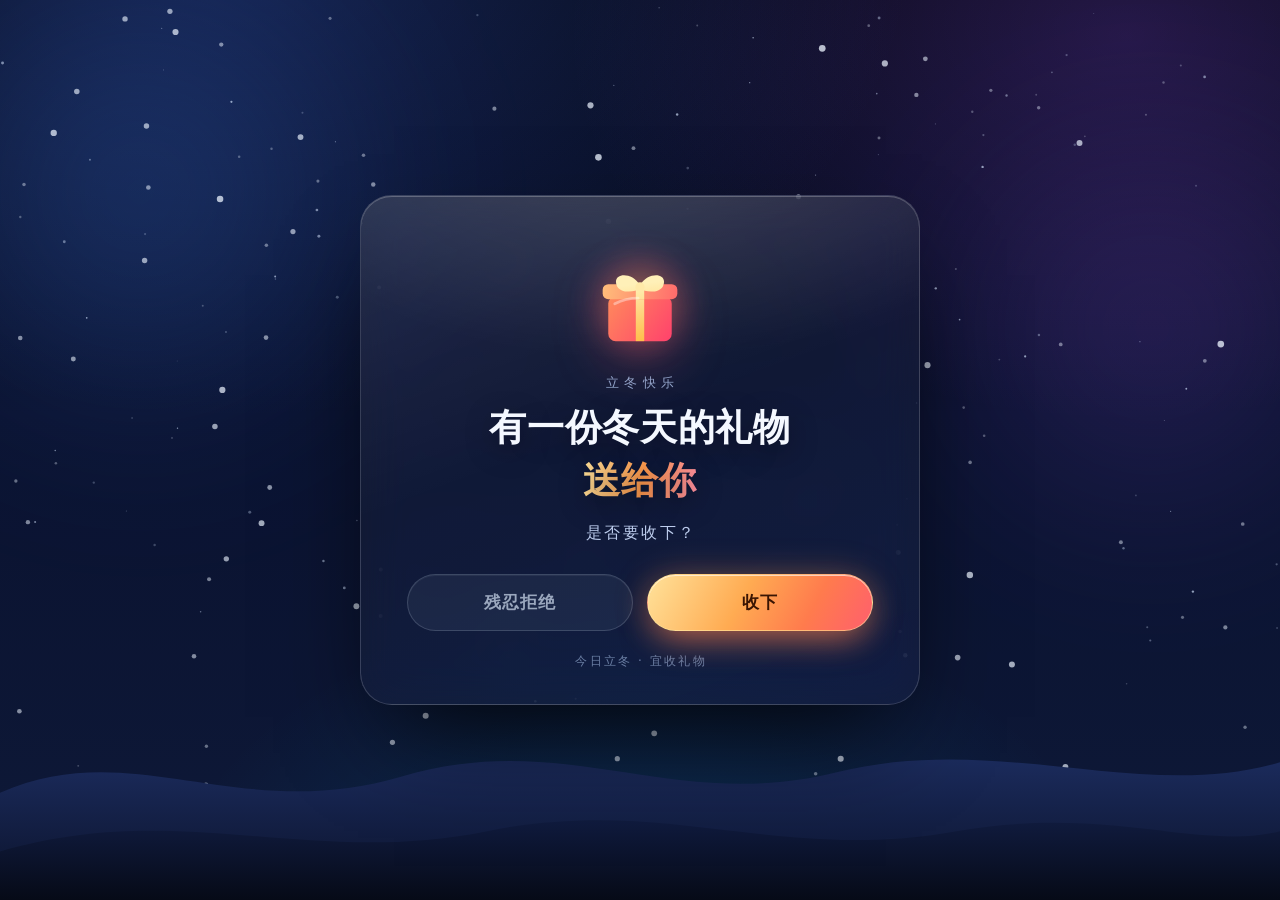
==== index.html @ e2d859e6 "Add winter gift prank static site with autoplay video Rename the video to assets/naiwa.mp4 and add a" ====
<!DOCTYPE html>
<html lang="zh-CN">
<head>
  <meta charset="UTF-8" />
  <meta name="viewport" content="width=device-width, initial-scale=1, viewport-fit=cover" />
  <meta name="theme-color" content="#060a17" />
  <title>冬季神秘礼物</title>
  <meta name="description" content="立冬快乐，有一份冬天的礼物送给你。" />
  <meta property="og:title" content="冬季神秘礼物" />
  <meta property="og:description" content="立冬快乐，有一份冬天的礼物送给你，是否要收下？" />
  <meta property="og:type" content="website" />
  <link rel="icon" href="data:image/svg+xml,%3Csvg xmlns='http://www.w3.org/2000/svg' viewBox='0 0 64 64'%3E%3Crect width='64' height='64' rx='14' fill='%230b1430'/%3E%3Crect x='14' y='28' width='36' height='22' rx='4' fill='%23ff5f6d'/%3E%3Crect x='11' y='21' width='42' height='10' rx='4' fill='%23ff8a5c'/%3E%3Crect x='29' y='21' width='6' height='29' fill='%23ffd166'/%3E%3Cpath d='M32 21c-6-8-16-4-12 2 3 4 12 3 12 3s9 1 12-3c4-6-6-10-12-2z' fill='%23ffd166'/%3E%3C/svg%3E" />
  <link rel="stylesheet" href="assets/style.css" />
</head>
<body class="landing">
  <div class="sky" aria-hidden="true"></div>
  <canvas id="snow" aria-hidden="true"></canvas>
  <div class="hills" aria-hidden="true">
    <svg viewBox="0 0 1440 320" preserveAspectRatio="none">
      <defs>
        <linearGradient id="hillBack" x1="0" y1="0" x2="0" y2="1">
          <stop stop-color="#1b2b5c" />
          <stop offset="1" stop-color="#0a1128" />
        </linearGradient>
        <linearGradient id="hillFront" x1="0" y1="0" x2="0" y2="1">
          <stop stop-color="#101b3e" />
          <stop offset="1" stop-color="#060a17" />
        </linearGradient>
      </defs>
      <path fill="url(#hillBack)" d="M0 214C150 156 268 246 452 198 636 150 756 234 940 194 1124 154 1284 224 1440 184V320H0Z" />
      <path fill="url(#hillFront)" d="M0 272C204 220 344 288 548 252 752 216 872 284 1076 252 1244 226 1352 272 1440 252V320H0Z" />
    </svg>
  </div>

  <main class="page">
    <section class="card">
      <div class="gift-wrap" aria-hidden="true">
        <span class="gift-glow"></span>
        <svg class="gift" viewBox="0 0 120 120" fill="none">
          <defs>
            <linearGradient id="boxBody" x1="26" y1="55" x2="94" y2="104" gradientUnits="userSpaceOnUse">
              <stop stop-color="#ff8a5c" />
              <stop offset="1" stop-color="#ff416c" />
            </linearGradient>
            <linearGradient id="boxLid" x1="20" y1="42" x2="100" y2="58" gradientUnits="userSpaceOnUse">
              <stop stop-color="#ffbe7a" />
              <stop offset="1" stop-color="#ff6b6b" />
            </linearGradient>
            <linearGradient id="ribbon" x1="56" y1="42" x2="64" y2="104" gradientUnits="userSpaceOnUse">
              <stop stop-color="#fff0b8" />
              <stop offset="1" stop-color="#ffc247" />
            </linearGradient>
          </defs>
          <rect x="26" y="55" width="68" height="48" rx="8" fill="url(#boxBody)" />
          <rect x="55.5" y="55" width="9" height="48" fill="url(#ribbon)" opacity=".95" />
          <rect x="20" y="42" width="80" height="16" rx="6" fill="url(#boxLid)" />
          <rect x="55.5" y="42" width="9" height="16" fill="url(#ribbon)" />
          <path d="M60 43c-9-15-30-13-25 0 3 9 19 8 25 4Z" fill="url(#ribbon)" />
          <path d="M60 43c9-15 30-13 25 0-3 9-19 8-25 4Z" fill="url(#ribbon)" />
          <circle cx="60" cy="45" r="5" fill="#ffe9a8" />
          <path d="M33 63c8-4 17-6 25-6" stroke="#fff" stroke-opacity=".38" stroke-width="3" stroke-linecap="round" />
        </svg>
      </div>

      <p class="eyebrow">立冬快乐</p>
      <h1>有一份冬天的礼物<br /><em>送给你</em></h1>
      <p class="question">是否要收下？</p>

      <div class="actions">
        <a class="btn btn-refuse" href="play.html">残忍拒绝</a>
        <a class="btn btn-accept" href="play.html">收下</a>
      </div>

      <p class="footnote">今日立冬 · 宜收礼物</p>
    </section>
  </main>

  <script src="assets/snow.js" defer></script>
</body>
</html>
---- assets/style.css ----
:root {
  --font-sans: "PingFang SC", "Hiragino Sans GB", "Microsoft YaHei", "Noto Sans SC",
    system-ui, -apple-system, "Segoe UI", sans-serif;
  --ice-100: #eef4ff;
  --ice-300: #bcccec;
  --ice-500: #8fa5cb;
  --warm-1: #ffe29a;
  --warm-2: #ff9a4d;
  --warm-3: #ff5f6d;
  --safe-bottom: env(safe-area-inset-bottom, 0px);
  --safe-top: env(safe-area-inset-top, 0px);
}

* {
  box-sizing: border-box;
}

html,
body {
  height: 100%;
}

body {
  margin: 0;
  font-family: var(--font-sans);
  color: var(--ice-100);
  background: #060a17;
  -webkit-font-smoothing: antialiased;
  text-rendering: optimizeLegibility;
}

.landing {
  overflow: hidden;
}

/* ---------- Background scene ---------- */

.sky {
  position: fixed;
  inset: 0;
  z-index: 0;
  pointer-events: none;
  background:
    radial-gradient(1100px 760px at 18% -6%, rgba(64, 110, 255, 0.28), transparent 62%),
    radial-gradient(900px 620px at 88% 4%, rgba(150, 80, 255, 0.22), transparent 62%),
    radial-gradient(760px 520px at 50% 104%, rgba(0, 200, 255, 0.14), transparent 64%),
    linear-gradient(180deg, #050813 0%, #0a1230 46%, #0e1938 100%);
}

.sky::before,
.sky::after {
  content: "";
  position: absolute;
  border-radius: 50%;
  filter: blur(90px);
  opacity: 0.5;
  animation: aurora 20s ease-in-out infinite alternate;
}

.sky::before {
  width: 46vw;
  height: 46vw;
  min-width: 320px;
  min-height: 320px;
  left: -12vw;
  top: -8vw;
  background: radial-gradient(circle, rgba(70, 140, 255, 0.5), transparent 68%);
}

.sky::after {
  width: 40vw;
  height: 40vw;
  min-width: 280px;
  min-height: 280px;
  right: -10vw;
  top: 8vh;
  background: radial-gradient(circle, rgba(168, 92, 255, 0.42), transparent 68%);
  animation-delay: -9s;
}

#snow {
  position: fixed;
  inset: 0;
  z-index: 1;
  pointer-events: none;
}

.hills {
  position: fixed;
  left: 0;
  right: 0;
  bottom: 0;
  z-index: 1;
  pointer-events: none;
  line-height: 0;
}

.hills svg {
  display: block;
  width: 100%;
  height: min(36vh, 330px);
}

@keyframes aurora {
  0% {
    transform: translate3d(0, 0, 0) scale(1);
    opacity: 0.42;
  }
  100% {
    transform: translate3d(5vw, 4vh, 0) scale(1.12);
    opacity: 0.62;
  }
}

/* ---------- Landing ---------- */

.page {
  position: relative;
  z-index: 2;
  display: flex;
  align-items: center;
  justify-content: center;
  min-height: 100vh;
  min-height: 100svh;
  padding: 28px 22px calc(28px + var(--safe-bottom));
}

.card {
  position: relative;
  width: min(560px, 100%);
  padding: clamp(30px, 5.2vw, 46px) clamp(24px, 5.2vw, 46px) clamp(24px, 4vw, 34px);
  text-align: center;
  border-radius: 32px;
  border: 1px solid rgba(255, 255, 255, 0.16);
  background:
    linear-gradient(160deg, rgba(255, 255, 255, 0.11), rgba(255, 255, 255, 0.03) 46%, rgba(120, 160, 255, 0.07)),
    rgba(10, 16, 38, 0.5);
  box-shadow:
    0 46px 100px -34px rgba(0, 0, 0, 0.9),
    inset 0 1px 0 rgba(255, 255, 255, 0.24);
  backdrop-filter: blur(22px) saturate(140%);
  -webkit-backdrop-filter: blur(22px) saturate(140%);
  animation: card-in 0.9s cubic-bezier(0.22, 1, 0.36, 1) both;
}

.card::before {
  content: "";
  position: absolute;
  inset: 0;
  border-radius: inherit;
  pointer-events: none;
  background: radial-gradient(140% 90% at 50% -18%, rgba(255, 255, 255, 0.16), transparent 56%);
}

@keyframes card-in {
  from {
    opacity: 0;
    transform: translateY(26px) scale(0.97);
  }
  to {
    opacity: 1;
    transform: translateY(0) scale(1);
  }
}

.gift-wrap {
  position: relative;
  display: inline-flex;
  align-items: center;
  justify-content: center;
  width: 128px;
  height: 118px;
  margin-bottom: 6px;
  animation: float 6.5s ease-in-out infinite;
}

.gift-glow {
  position: absolute;
  width: 118px;
  height: 118px;
  border-radius: 50%;
  background: radial-gradient(circle, rgba(255, 154, 77, 0.5), rgba(255, 95, 109, 0.16) 48%, transparent 70%);
  filter: blur(10px);
  animation: glow 4.5s ease-in-out infinite;
}

.gift {
  position: relative;
  width: 112px;
  height: 112px;
  filter: drop-shadow(0 14px 26px rgba(255, 95, 109, 0.35));
}

@keyframes float {
  0%,
  100% {
    transform: translateY(0) rotate(-1.6deg);
  }
  50% {
    transform: translateY(-9px) rotate(1.6deg);
  }
}

@keyframes glow {
  0%,
  100% {
    opacity: 0.65;
    transform: scale(0.94);
  }
  50% {
    opacity: 1;
    transform: scale(1.06);
  }
}

.eyebrow {
  margin: 8px 0 10px;
  font-size: 13px;
  font-weight: 500;
  letter-spacing: 0.42em;
  text-indent: 0.42em;
  color: var(--ice-500);
}

h1 {
  margin: 0;
  font-size: clamp(25px, 5.4vw, 37px);
  font-weight: 700;
  line-height: 1.42;
  letter-spacing: 0.02em;
  color: #f4f8ff;
  text-shadow: 0 8px 28px rgba(0, 0, 0, 0.35);
}

h1 em {
  font-style: normal;
  background: linear-gradient(100deg, var(--warm-1) 0%, var(--warm-2) 52%, #ff8fa3 100%);
  -webkit-background-clip: text;
  background-clip: text;
  -webkit-text-fill-color: transparent;
  color: transparent;
}

.question {
  margin: 16px 0 0;
  font-size: clamp(14px, 3.4vw, 16px);
  color: var(--ice-300);
  letter-spacing: 0.16em;
  text-indent: 0.16em;
}

.actions {
  display: flex;
  gap: 14px;
  margin-top: clamp(22px, 4.6vw, 30px);
}

.btn {
  position: relative;
  flex: 1 1 0;
  min-width: 0;
  display: inline-flex;
  align-items: center;
  justify-content: center;
  padding: 16px 12px;
  border-radius: 999px;
  border: 1px solid transparent;
  font-family: inherit;
  font-size: clamp(15px, 4vw, 17px);
  font-weight: 600;
  letter-spacing: 0.06em;
  text-decoration: none;
  cursor: pointer;
  overflow: hidden;
  isolation: isolate;
  -webkit-tap-highlight-color: transparent;
  transition:
    transform 0.18s ease,
    box-shadow 0.24s ease,
    background-color 0.24s ease,
    border-color 0.24s ease,
    color 0.24s ease;
}

.btn:active {
  transform: translateY(1px) scale(0.985);
}

.btn:focus-visible {
  outline: 2px solid rgba(255, 226, 154, 0.9);
  outline-offset: 3px;
}

.btn-refuse {
  color: #9aa7bd;
  background: rgba(148, 163, 184, 0.09);
  border-color: rgba(148, 163, 184, 0.28);
  box-shadow: inset 0 1px 0 rgba(255, 255, 255, 0.06);
}

.btn-refuse:hover {
  color: #c3cede;
  background: rgba(148, 163, 184, 0.16);
  border-color: rgba(180, 195, 215, 0.4);
}

.btn-accept {
  color: #3a1503;
  background: linear-gradient(118deg, #ffe29a 0%, #ffab52 42%, #ff7b4d 72%, #ff5f6d 100%);
  border-color: rgba(255, 226, 154, 0.55);
  box-shadow:
    0 14px 34px -8px rgba(255, 122, 77, 0.62),
    0 0 34px rgba(255, 154, 77, 0.28),
    inset 0 1px 0 rgba(255, 255, 255, 0.6);
}

.btn-accept:hover {
  transform: translateY(-2px);
  box-shadow:
    0 20px 44px -10px rgba(255, 122, 77, 0.78),
    0 0 46px rgba(255, 154, 77, 0.4),
    inset 0 1px 0 rgba(255, 255, 255, 0.7);
}

.btn-accept::after {
  content: "";
  position: absolute;
  inset: 0;
  background: linear-gradient(110deg, transparent 22%, rgba(255, 255, 255, 0.6) 48%, transparent 74%);
  transform: translateX(-140%);
  animation: shine 3.8s ease-in-out infinite;
  pointer-events: none;
}

@keyframes shine {
  0%,
  58% {
    transform: translateX(-140%);
  }
  82%,
  100% {
    transform: translateX(140%);
  }
}

.footnote {
  margin: 22px 0 0;
  font-size: 12px;
  letter-spacing: 0.18em;
  text-indent: 0.18em;
  color: rgba(143, 165, 203, 0.72);
}

/* ---------- Play page ---------- */

.play-page {
  overflow: hidden;
  height: 100vh;
  height: 100svh;
}

.play-wrap {
  position: relative;
  z-index: 2;
  display: flex;
  flex-direction: column;
  height: 100%;
  min-height: 0;
  padding: calc(16px + var(--safe-top)) clamp(16px, 4vw, 32px) calc(18px + var(--safe-bottom));
}

.topbar {
  display: flex;
  align-items: center;
  justify-content: space-between;
  gap: 12px;
  width: min(760px, 100%);
  margin: 0 auto;
  padding: 4px 2px;
  font-size: 13px;
}

.back {
  display: inline-flex;
  align-items: center;
  padding: 8px 14px;
  border-radius: 999px;
  border: 1px solid rgba(255, 255, 255, 0.14);
  background: rgba(255, 255, 255, 0.06);
  color: var(--ice-300);
  text-decoration: none;
  backdrop-filter: blur(10px);
  -webkit-backdrop-filter: blur(10px);
  transition:
    color 0.2s ease,
    background-color 0.2s ease,
    border-color 0.2s ease;
}

.back:hover {
  color: #fff;
  background: rgba(255, 255, 255, 0.12);
  border-color: rgba(255, 255, 255, 0.26);
}

.brand {
  font-weight: 600;
  letter-spacing: 0.24em;
  text-indent: 0.24em;
  color: rgba(238, 244, 255, 0.86);
}

.topbar-spacer {
  width: 86px;
}

.stage {
  flex: 1;
  min-height: 0;
  display: flex;
  flex-direction: column;
  align-items: center;
  justify-content: center;
  gap: 18px;
  padding: clamp(10px, 2vh, 22px) 0;
}

.video-frame {
  position: relative;
  width: -webkit-fit-content;
  width: fit-content;
  max-width: min(92vw, 460px);
  border-radius: 26px;
  overflow: hidden;
  background: #000;
  border: 1px solid rgba(255, 255, 255, 0.16);
  box-shadow:
    0 44px 96px -30px rgba(0, 0, 0, 0.9),
    0 0 0 1px rgba(255, 255, 255, 0.04),
    0 0 90px rgba(90, 140, 255, 0.2);
  animation: video-in 0.8s cubic-bezier(0.22, 1, 0.36, 1) both;
}

.video-frame::after {
  content: "";
  position: absolute;
  inset: 0;
  border-radius: inherit;
  pointer-events: none;
  box-shadow: inset 0 1px 0 rgba(255, 255, 255, 0.28);
}

.video-frame video {
  display: block;
  width: auto;
  height: auto;
  max-width: 100%;
  max-height: calc(100vh - 220px);
  max-height: calc(100svh - 220px);
  aspect-ratio: 576 / 700;
  background: #000;
  object-fit: contain;
}

@keyframes video-in {
  from {
    opacity: 0;
    transform: translateY(20px) scale(0.97);
  }
  to {
    opacity: 1;
    transform: translateY(0) scale(1);
  }
}

.sound-hint {
  display: inline-flex;
  align-items: center;
  gap: 9px;
  padding: 11px 20px;
  border-radius: 999px;
  border: 1px solid rgba(255, 226, 154, 0.4);
  background: linear-gradient(120deg, rgba(255, 226, 154, 0.16), rgba(255, 122, 77, 0.16));
  color: #ffe6b3;
  font-family: inherit;
  font-size: 14px;
  font-weight: 500;
  letter-spacing: 0.08em;
  cursor: pointer;
  opacity: 0;
  visibility: hidden;
  transform: translateY(6px);
  backdrop-filter: blur(12px);
  -webkit-backdrop-filter: blur(12px);
  transition:
    opacity 0.3s ease,
    transform 0.3s ease,
    visibility 0.3s ease,
    background-color 0.2s ease;
}

.sound-hint.is-visible {
  opacity: 1;
  visibility: visible;
  transform: translateY(0);
  animation: hint-pulse 2.4s ease-in-out infinite;
}

.sound-hint:hover {
  background: rgba(255, 200, 120, 0.24);
}

.sound-dot {
  width: 8px;
  height: 8px;
  border-radius: 50%;
  background: #ffcf6b;
  box-shadow: 0 0 0 0 rgba(255, 207, 107, 0.7);
  animation: dot 1.8s ease-out infinite;
}

@keyframes dot {
  0% {
    box-shadow: 0 0 0 0 rgba(255, 207, 107, 0.65);
  }
  70% {
    box-shadow: 0 0 0 9px rgba(255, 207, 107, 0);
  }
  100% {
    box-shadow: 0 0 0 0 rgba(255, 207, 107, 0);
  }
}

@keyframes hint-pulse {
  0%,
  100% {
    box-shadow: 0 0 0 0 rgba(255, 200, 120, 0.28);
  }
  50% {
    box-shadow: 0 0 22px 2px rgba(255, 200, 120, 0.28);
  }
}

.play-foot {
  text-align: center;
  font-size: 12px;
  letter-spacing: 0.16em;
  text-indent: 0.16em;
  color: rgba(143, 165, 203, 0.66);
}

/* ---------- Small screens ---------- */

@media (max-width: 420px) {
  .page {
    padding: 18px 14px calc(20px + var(--safe-bottom));
  }

  .card {
    border-radius: 26px;
  }

  .actions {
    gap: 10px;
  }

  .btn {
    padding: 15px 8px;
    letter-spacing: 0.03em;
  }

  .gift-wrap {
    width: 112px;
    height: 104px;
  }

  .gift {
    width: 98px;
    height: 98px;
  }

  .topbar-spacer {
    width: 70px;
  }

  .brand {
    font-size: 12px;
  }

  .back {
    padding: 7px 11px;
    font-size: 12px;
  }
}

/* 矮屏：压缩落地页间距 */
@media (max-height: 620px) {
  .page {
    padding: 12px 16px;
  }

  .card {
    padding: 20px 26px 18px;
    border-radius: 24px;
  }

  .gift-wrap {
    width: 86px;
    height: 78px;
    margin-bottom: 0;
  }

  .gift {
    width: 76px;
    height: 76px;
  }

  .eyebrow {
    margin: 4px 0 6px;
  }

  h1 {
    font-size: clamp(20px, 4.4vw, 28px);
    line-height: 1.3;
  }

  .question {
    margin-top: 10px;
  }

  .actions {
    margin-top: 16px;
  }

  .btn {
    padding: 12px 10px;
  }

  .footnote {
    display: none;
  }
}

/* 极矮横屏：视频与声音提示并排，优先保证完整可见 */
@media (max-height: 560px) and (orientation: landscape) {
  .video-frame {
    width: auto;
    max-width: none;
    height: min(68svh, 420px);
    aspect-ratio: 576 / 700;
  }

  .video-frame video {
    height: 100%;
    width: auto;
    max-width: none;
    max-height: none;
  }

  .stage {
    flex-direction: row;
    gap: 22px;
    padding: 8px 0;
  }

  .play-foot {
    display: none;
  }
}

@media (prefers-reduced-motion: reduce) {
  *,
  *::before,
  *::after {
    animation-duration: 0.001ms !important;
    animation-iteration-count: 1 !important;
    transition-duration: 0.001ms !important;
  }
}
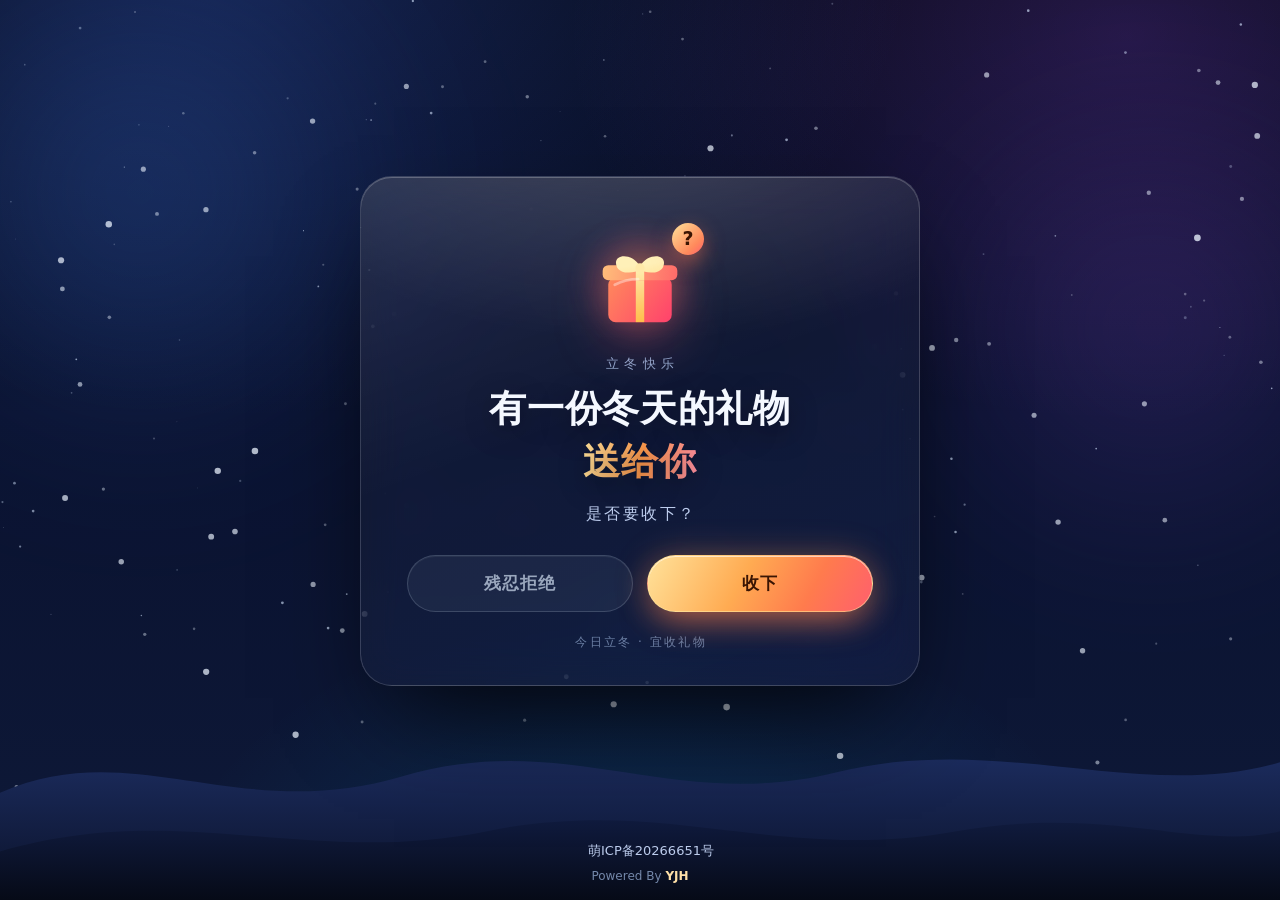
==== commit ffaedcf7: "优化礼物揭晓体验：拒绝小剧场、3 秒倒计时、音量与页脚" ====
--- a/index.html
+++ b/index.html
@@ -67,7 +67,7 @@
       <p class="question">是否要收下？</p>
 
       <div class="actions">
-        <a class="btn btn-refuse" href="play.html">残忍拒绝</a>
+        <a class="btn btn-refuse" id="refuseBtn" href="play.html">残忍拒绝</a>
         <a class="btn btn-accept" href="play.html">收下</a>
       </div>
 
@@ -76,5 +76,33 @@
   </main>
 
   <script src="assets/snow.js" defer></script>
+  <script src="assets/refuse.js" defer></script>
+
+  <!-- 拒绝无效小剧场 -->
+  <div class="refuse-scene" id="refuseScene" aria-hidden="true">
+    <div class="refuse-backdrop"></div>
+    <div class="refuse-panel" role="dialog" aria-modal="true" aria-labelledby="refuseTitle">
+      <div class="refuse-icon" aria-hidden="true">🎁</div>
+      <p class="refuse-title" id="refuseTitle">拒绝？不存在的</p>
+      <p class="refuse-line" id="refuseLine"></p>
+      <div class="refuse-actions">
+        <button class="refuse-go" id="refuseGo" type="button" disabled>
+          认命吧，揭晓礼物 <span class="refuse-count" id="refuseCount">3</span>
+        </button>
+        <button class="refuse-skip" id="refuseSkip" type="button">让我直接看 →</button>
+      </div>
+    </div>
+  </div>
+
+  <footer class="icp-footer">
+    <div>
+      <a href="https://icp.gov.moe/?keyword=20266651" target="_blank">
+        <img class="icp-icon" src="https://icp.gov.moe/images/gov.svg" alt="" />
+        萌ICP备20266651号
+      </a>
+    </div>
+    <div class="icp-powered">Powered By <a href="https://yjhup.com" target="_blank">YJH</a></div>
+  </footer>
+
 </body>
 </html>
--- a/assets/style.css
+++ b/assets/style.css
@@ -122,7 +122,236 @@
   justify-content: center;
   min-height: 100vh;
   min-height: 100svh;
-  padding: 28px 22px calc(28px + var(--safe-bottom));
+  padding: 28px 22px calc(66px + var(--safe-bottom));
+}
+
+.icp-footer {
+  position: fixed;
+  right: 0;
+  bottom: calc(8px + var(--safe-bottom));
+  left: 0;
+  z-index: 3;
+  padding: 6px 12px;
+  color: var(--ice-300);
+  font-size: 13px;
+  line-height: 1.55;
+  text-align: center;
+}
+
+.icp-footer a {
+  display: inline-flex;
+  align-items: center;
+  justify-content: center;
+  gap: 6px;
+  color: inherit;
+  text-decoration: none;
+  transition: color 0.2s ease;
+}
+
+.icp-footer a:hover {
+  color: #fff;
+}
+
+.icp-icon {
+  width: 16px;
+  height: 16px;
+  flex: none;
+}
+
+.icp-powered {
+  margin-top: 2px;
+  font-size: 12px;
+  color: rgba(143, 165, 203, 0.8);
+}
+
+.icp-powered a {
+  color: #ffe0a8;
+  font-weight: 600;
+}
+
+/* ---------- 拒绝无效小剧场 ---------- */
+
+.refuse-scene {
+  position: fixed;
+  inset: 0;
+  z-index: 20;
+  display: flex;
+  align-items: center;
+  justify-content: center;
+  padding: 24px;
+  opacity: 0;
+  visibility: hidden;
+  transition:
+    opacity 0.35s ease,
+    visibility 0.35s ease;
+}
+
+.refuse-scene.is-open {
+  opacity: 1;
+  visibility: visible;
+}
+
+.refuse-backdrop {
+  position: absolute;
+  inset: 0;
+  background: rgba(4, 7, 18, 0.82);
+  backdrop-filter: blur(10px);
+  -webkit-backdrop-filter: blur(10px);
+}
+
+.refuse-panel {
+  position: relative;
+  width: min(390px, 100%);
+  padding: 32px 26px 26px;
+  text-align: center;
+  border-radius: 28px;
+  border: 1px solid rgba(255, 226, 154, 0.26);
+  background: linear-gradient(160deg, rgba(34, 28, 62, 0.97), rgba(10, 16, 38, 0.98));
+  box-shadow:
+    0 40px 90px -30px rgba(0, 0, 0, 0.9),
+    inset 0 1px 0 rgba(255, 255, 255, 0.12);
+  transform: translateY(24px) scale(0.94);
+  transition: transform 0.45s cubic-bezier(0.22, 1, 0.36, 1);
+}
+
+.refuse-scene.is-open .refuse-panel {
+  transform: translateY(0) scale(1);
+}
+
+.refuse-icon {
+  font-size: 66px;
+  line-height: 1.1;
+  animation: icon-bob 1.1s ease-in-out infinite;
+  filter: drop-shadow(0 12px 18px rgba(0, 0, 0, 0.45));
+}
+
+.refuse-scene.is-final .refuse-icon {
+  animation: icon-charge 0.45s ease-in-out infinite;
+}
+
+.refuse-title {
+  margin: 14px 0 8px;
+  font-size: 20px;
+  font-weight: 700;
+  letter-spacing: 0.08em;
+  color: #ffe6b3;
+}
+
+.refuse-line {
+  min-height: 3.2em;
+  margin: 0;
+  font-size: 15px;
+  line-height: 1.6;
+  letter-spacing: 0.02em;
+  color: var(--ice-100);
+}
+
+.refuse-line::after {
+  content: "";
+  display: inline-block;
+  width: 2px;
+  height: 1em;
+  margin-left: 3px;
+  vertical-align: -0.15em;
+  background: #ffcf6b;
+  animation: caret 0.8s step-end infinite;
+}
+
+.refuse-actions {
+  display: flex;
+  flex-direction: column;
+  align-items: center;
+  gap: 12px;
+  margin-top: 20px;
+}
+
+.refuse-go {
+  min-width: 210px;
+  padding: 13px 22px;
+  border: none;
+  border-radius: 999px;
+  font-family: inherit;
+  font-size: 15px;
+  font-weight: 700;
+  letter-spacing: 0.04em;
+  color: #3a1503;
+  background: linear-gradient(118deg, #ffe29a, #ffab52 45%, #ff7b4d 75%, #ff5f6d);
+  box-shadow: 0 14px 30px -10px rgba(255, 122, 77, 0.7);
+  cursor: pointer;
+  transition:
+    transform 0.18s ease,
+    opacity 0.2s ease,
+    box-shadow 0.2s ease;
+}
+
+.refuse-go:disabled {
+  opacity: 0.5;
+  cursor: default;
+  box-shadow: none;
+}
+
+.refuse-go:not(:disabled):hover {
+  transform: translateY(-2px);
+  box-shadow: 0 20px 40px -10px rgba(255, 122, 77, 0.85);
+}
+
+.refuse-count {
+  display: inline-flex;
+  align-items: center;
+  justify-content: center;
+  min-width: 22px;
+  height: 22px;
+  margin-left: 4px;
+  border-radius: 50%;
+  background: rgba(58, 21, 3, 0.18);
+  font-variant-numeric: tabular-nums;
+}
+
+.refuse-skip {
+  padding: 6px 12px;
+  border: none;
+  background: transparent;
+  font-family: inherit;
+  font-size: 13px;
+  color: var(--ice-500);
+  cursor: pointer;
+  text-decoration: underline;
+  text-underline-offset: 4px;
+}
+
+.refuse-skip:hover {
+  color: var(--ice-100);
+}
+
+@keyframes icon-bob {
+  0%,
+  100% {
+    transform: translateY(0) rotate(-4deg);
+  }
+  50% {
+    transform: translateY(-10px) rotate(4deg);
+  }
+}
+
+@keyframes icon-charge {
+  0%,
+  100% {
+    transform: translateX(-6px) rotate(-8deg) scale(1.04);
+  }
+  50% {
+    transform: translateX(6px) rotate(8deg) scale(1.1);
+  }
+}
+
+@keyframes caret {
+  0%,
+  50% {
+    opacity: 1;
+  }
+  51%,
+  100% {
+    opacity: 0;
+  }
 }
 
 .card {
@@ -174,6 +403,28 @@
   animation: float 6.5s ease-in-out infinite;
 }
 
+/* 礼物上的问号：揭晓前只透露“有惊喜”，不透露惊喜是什么 */
+.gift-wrap::after {
+  content: "?";
+  position: absolute;
+  top: 0;
+  right: 0;
+  z-index: 2;
+  display: flex;
+  align-items: center;
+  justify-content: center;
+  width: 32px;
+  height: 32px;
+  border-radius: 50%;
+  background: linear-gradient(135deg, #ffe29a, #ff8a5c 70%, #ff5f6d);
+  color: #3a1503;
+  font-size: 19px;
+  font-weight: 800;
+  line-height: 1;
+  box-shadow: 0 8px 20px rgba(255, 122, 77, 0.5);
+  animation: mark-float 3.2s ease-in-out infinite;
+}
+
 .gift-glow {
   position: absolute;
   width: 118px;
@@ -210,6 +461,16 @@
   50% {
     opacity: 1;
     transform: scale(1.06);
+  }
+}
+
+@keyframes mark-float {
+  0%,
+  100% {
+    transform: translateY(0) rotate(-8deg);
+  }
+  50% {
+    transform: translateY(-6px) rotate(8deg);
   }
 }
 
@@ -366,7 +627,7 @@
   flex-direction: column;
   height: 100%;
   min-height: 0;
-  padding: calc(16px + var(--safe-top)) clamp(16px, 4vw, 32px) calc(18px + var(--safe-bottom));
+  padding: calc(16px + var(--safe-top)) clamp(16px, 4vw, 32px) calc(70px + var(--safe-bottom));
 }
 
 .topbar {
@@ -465,11 +726,13 @@
 @keyframes video-in {
   from {
     opacity: 0;
-    transform: translateY(20px) scale(0.97);
+    transform: translateY(24px) scale(0.94);
+    filter: blur(14px);
   }
   to {
     opacity: 1;
     transform: translateY(0) scale(1);
+    filter: blur(0);
   }
 }
 
@@ -553,7 +816,7 @@
 
 @media (max-width: 420px) {
   .page {
-    padding: 18px 14px calc(20px + var(--safe-bottom));
+    padding: 18px 14px calc(58px + var(--safe-bottom));
   }
 
   .card {
@@ -574,6 +837,12 @@
     height: 104px;
   }
 
+  .gift-wrap::after {
+    width: 26px;
+    height: 26px;
+    font-size: 16px;
+  }
+
   .gift {
     width: 98px;
     height: 98px;
@@ -596,7 +865,7 @@
 /* 矮屏：压缩落地页间距 */
 @media (max-height: 620px) {
   .page {
-    padding: 12px 16px;
+    padding: 12px 16px calc(58px + var(--safe-bottom));
   }
 
   .card {
@@ -608,6 +877,12 @@
     width: 86px;
     height: 78px;
     margin-bottom: 0;
+  }
+
+  .gift-wrap::after {
+    width: 24px;
+    height: 24px;
+    font-size: 15px;
   }
 
   .gift {
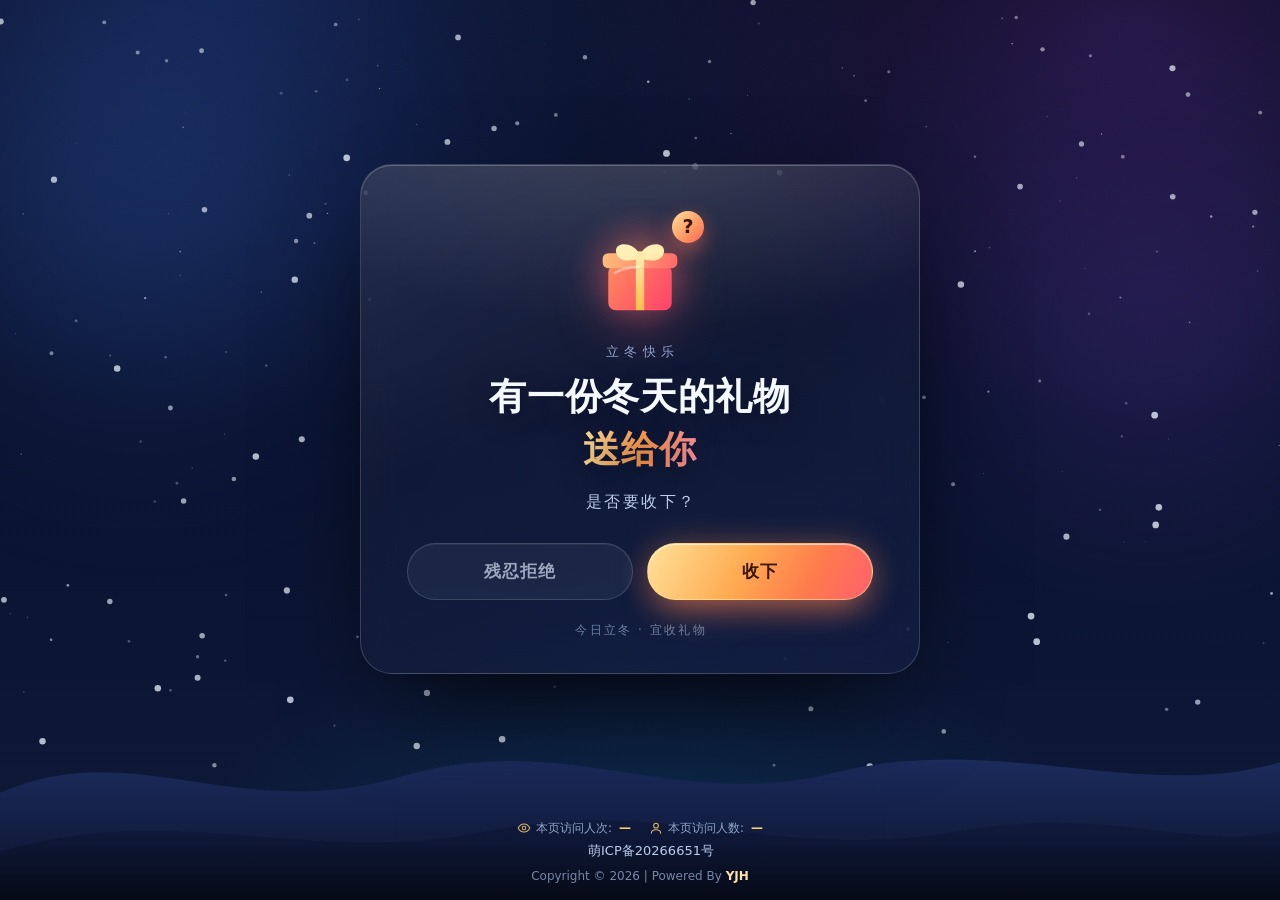
==== commit 6a7ac418: "update" ====
--- a/index.html
+++ b/index.html
@@ -95,14 +95,33 @@
   </div>
 
   <footer class="icp-footer">
+    <!-- 访问统计（后端与 SunPanel 共用：stats.web.yjhup.com） -->
+    <div class="visit-stats">
+      <span class="visit-stat">
+        <svg viewBox="0 0 24 24" width="14" height="14" fill="none" stroke="currentColor" stroke-width="1.8" stroke-linecap="round" stroke-linejoin="round" aria-hidden="true">
+          <path d="M2 12s3.6-7 10-7 10 7 10 7-3.6 7-10 7S2 12 2 12Z" />
+          <circle cx="12" cy="12" r="3" />
+        </svg>
+        本页访问人次:<span id="page_pv" class="stat-num">—</span>
+      </span>
+      <span class="visit-stat">
+        <svg viewBox="0 0 24 24" width="14" height="14" fill="none" stroke="currentColor" stroke-width="1.8" stroke-linecap="round" stroke-linejoin="round" aria-hidden="true">
+          <circle cx="12" cy="8" r="4" />
+          <path d="M4 21c0-4 3.6-6 8-6s8 2 8 6" />
+        </svg>
+        本页访问人数:<span id="page_uv" class="stat-num">—</span>
+      </span>
+    </div>
     <div>
       <a href="https://icp.gov.moe/?keyword=20266651" target="_blank">
         <img class="icp-icon" src="https://icp.gov.moe/images/gov.svg" alt="" />
         萌ICP备20266651号
       </a>
     </div>
-    <div class="icp-powered">Powered By <a href="https://yjhup.com" target="_blank">YJH</a></div>
+    <div class="icp-powered">Copyright © 2026 | Powered By <a href="https://yjhup.com" target="_blank" rel="noopener noreferrer">YJH</a></div>
   </footer>
+
+  <script defer src="//stats.web.yjhup.com/js/index.min.js"></script>
 
 </body>
 </html>
--- a/assets/style.css
+++ b/assets/style.css
@@ -122,7 +122,7 @@
   justify-content: center;
   min-height: 100vh;
   min-height: 100svh;
-  padding: 28px 22px calc(66px + var(--safe-bottom));
+  padding: 28px 22px calc(90px + var(--safe-bottom));
 }
 
 .icp-footer {
@@ -167,6 +167,39 @@
 .icp-powered a {
   color: #ffe0a8;
   font-weight: 600;
+}
+
+/* ---------- 访问统计 ---------- */
+
+.visit-stats {
+  display: flex;
+  flex-wrap: wrap;
+  align-items: center;
+  justify-content: center;
+  gap: 4px 18px;
+  margin-bottom: 4px;
+  font-size: 12px;
+  color: var(--ice-500);
+}
+
+.visit-stat {
+  display: inline-flex;
+  align-items: center;
+  gap: 5px;
+  white-space: nowrap;
+}
+
+.visit-stat svg {
+  flex: none;
+  color: #ffcf6b;
+  opacity: 0.85;
+}
+
+.stat-num {
+  color: #ffcf6b;
+  font-weight: 600;
+  font-variant-numeric: tabular-nums;
+  margin-left: 2px;
 }
 
 /* ---------- 拒绝无效小剧场 ---------- */
@@ -627,7 +660,7 @@
   flex-direction: column;
   height: 100%;
   min-height: 0;
-  padding: calc(16px + var(--safe-top)) clamp(16px, 4vw, 32px) calc(70px + var(--safe-bottom));
+  padding: calc(16px + var(--safe-top)) clamp(16px, 4vw, 32px) calc(94px + var(--safe-bottom));
 }
 
 .topbar {
@@ -816,7 +849,7 @@
 
 @media (max-width: 420px) {
   .page {
-    padding: 18px 14px calc(58px + var(--safe-bottom));
+    padding: 18px 14px calc(82px + var(--safe-bottom));
   }
 
   .card {
@@ -865,7 +898,7 @@
 /* 矮屏：压缩落地页间距 */
 @media (max-height: 620px) {
   .page {
-    padding: 12px 16px calc(58px + var(--safe-bottom));
+    padding: 12px 16px calc(82px + var(--safe-bottom));
   }
 
   .card {
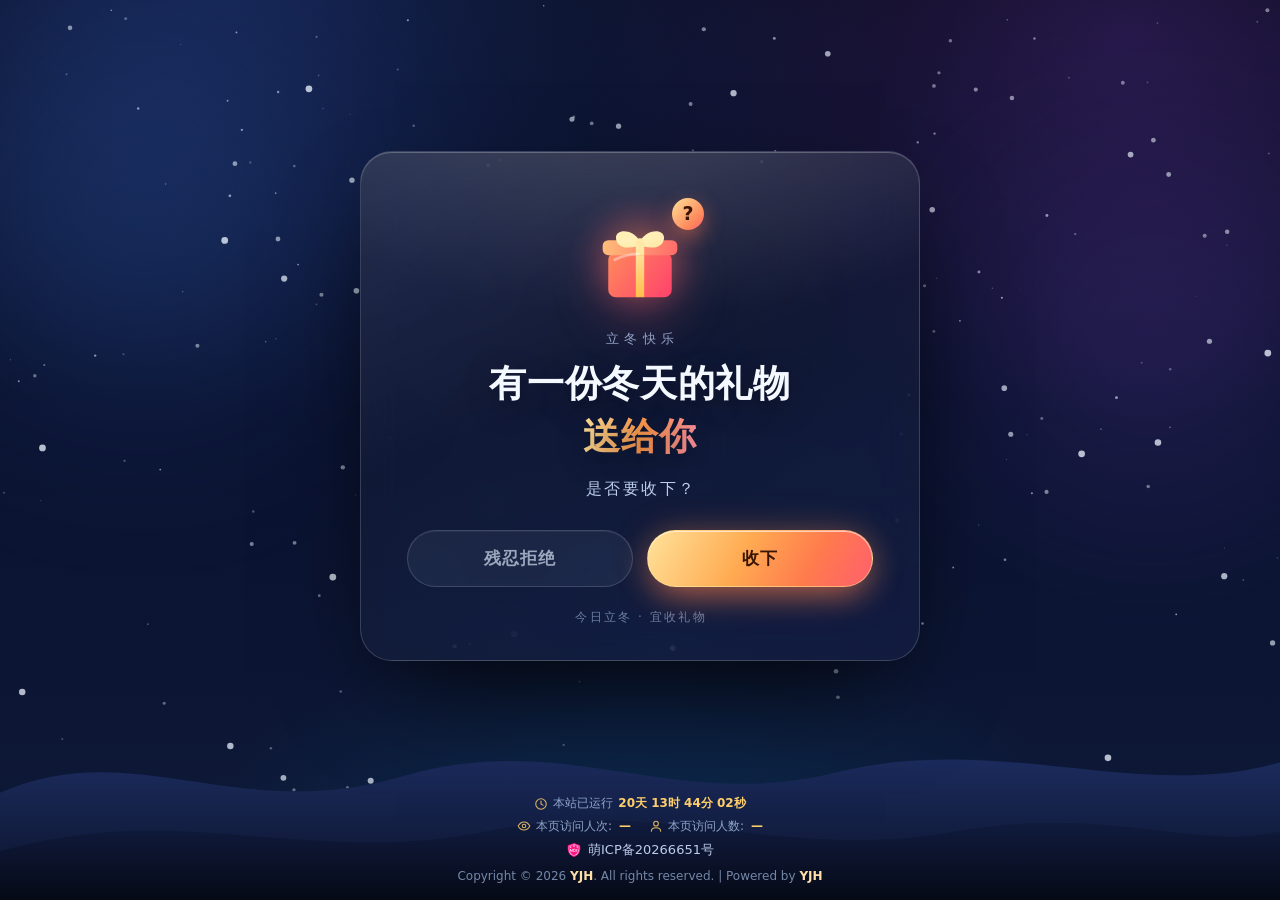
==== commit 377ba2ab: "页脚增加运行时间与访问统计，更新版权与备案图标本地化" ====
--- a/index.html
+++ b/index.html
@@ -95,6 +95,14 @@
   </div>
 
   <footer class="icp-footer">
+    <!-- 本站运行时间（自 2026-11-16 起） -->
+    <div class="uptime-line">
+      <svg viewBox="0 0 24 24" width="14" height="14" fill="none" stroke="currentColor" stroke-width="1.8" stroke-linecap="round" stroke-linejoin="round" aria-hidden="true">
+        <circle cx="12" cy="12" r="9" />
+        <path d="M12 7v5l3.5 2" />
+      </svg>
+      本站已运行 <span id="uptime" class="uptime-num">—</span>
+    </div>
     <!-- 访问统计（后端与 SunPanel 共用：stats.web.yjhup.com） -->
     <div class="visit-stats">
       <span class="visit-stat">
@@ -114,14 +122,35 @@
     </div>
     <div>
       <a href="https://icp.gov.moe/?keyword=20266651" target="_blank">
-        <img class="icp-icon" src="https://icp.gov.moe/images/gov.svg" alt="" />
+        <img class="icp-icon" src="assets/gov.svg" alt="" />
         萌ICP备20266651号
       </a>
     </div>
-    <div class="icp-powered">Copyright © 2026 | Powered By <a href="https://yjhup.com" target="_blank" rel="noopener noreferrer">YJH</a></div>
+    <div class="icp-powered">Copyright © 2026 <a href="https://yjhup.com" target="_blank" rel="noopener noreferrer">YJH</a>. All rights reserved. | Powered by <a href="https://yjhup.com" target="_blank" rel="noopener noreferrer">YJH</a></div>
   </footer>
 
-  <script defer src="//stats.web.yjhup.com/js/index.min.js"></script>
+  <script>
+    // 本站运行时间（内联，避免外部脚本未随页面部署时失效）
+    (function () {
+      var el = document.getElementById('uptime');
+      if (!el) return;
+      var start = new Date('2026-11-16T00:00:00+08:00').getTime();
+      function pad(n) { return n < 10 ? '0' + n : String(n); }
+      function render() {
+        var diff = Date.now() - start;
+        if (diff < 0) diff = 0;
+        var t = Math.floor(diff / 1000);
+        el.innerHTML =
+          '<b>' + Math.floor(t / 86400) + '</b>天 ' +
+          '<b>' + pad(Math.floor((t % 86400) / 3600)) + '</b>时 ' +
+          '<b>' + pad(Math.floor((t % 3600) / 60)) + '</b>分 ' +
+          '<b>' + pad(t % 60) + '</b>秒';
+      }
+      render();
+      window.setInterval(render, 1000);
+    })();
+  </script>
+  <script defer src="https://stats.web.yjhup.com/js/index.min.js"></script>
 
 </body>
 </html>
--- a/assets/style.css
+++ b/assets/style.css
@@ -122,7 +122,7 @@
   justify-content: center;
   min-height: 100vh;
   min-height: 100svh;
-  padding: 28px 22px calc(90px + var(--safe-bottom));
+  padding: 28px 22px calc(116px + var(--safe-bottom));
 }
 
 .icp-footer {
@@ -159,14 +159,43 @@
 }
 
 .icp-powered {
-  margin-top: 2px;
+  margin-top: 3px;
   font-size: 12px;
+  line-height: 1.6;
   color: rgba(143, 165, 203, 0.8);
 }
 
 .icp-powered a {
   color: #ffe0a8;
   font-weight: 600;
+}
+
+/* ---------- 运行时间 ---------- */
+
+.uptime-line {
+  display: inline-flex;
+  align-items: center;
+  justify-content: center;
+  gap: 5px;
+  margin-bottom: 4px;
+  font-size: 12px;
+  color: var(--ice-500);
+}
+
+.uptime-line svg {
+  flex: none;
+  color: #ffcf6b;
+  opacity: 0.85;
+}
+
+.uptime-num {
+  color: #ffcf6b;
+  font-weight: 600;
+  font-variant-numeric: tabular-nums;
+}
+
+.uptime-num b {
+  font-weight: 700;
 }
 
 /* ---------- 访问统计 ---------- */
@@ -660,7 +689,7 @@
   flex-direction: column;
   height: 100%;
   min-height: 0;
-  padding: calc(16px + var(--safe-top)) clamp(16px, 4vw, 32px) calc(94px + var(--safe-bottom));
+  padding: calc(16px + var(--safe-top)) clamp(16px, 4vw, 32px) calc(120px + var(--safe-bottom));
 }
 
 .topbar {
@@ -849,7 +878,35 @@
 
 @media (max-width: 420px) {
   .page {
-    padding: 18px 14px calc(82px + var(--safe-bottom));
+    padding: 18px 14px calc(150px + var(--safe-bottom));
+  }
+
+  /* 窄屏页脚：收紧行距、缩小字号，避免四行内容过高 */
+  .icp-footer {
+    bottom: calc(4px + var(--safe-bottom));
+    padding: 4px 10px;
+    font-size: 11px;
+    line-height: 1.5;
+  }
+
+  .visit-stats {
+    gap: 2px 12px;
+    margin-bottom: 2px;
+    font-size: 11px;
+  }
+
+  .uptime-line {
+    margin-bottom: 2px;
+    font-size: 11px;
+  }
+
+  .icp-powered {
+    margin-top: 2px;
+    font-size: 10.5px;
+  }
+
+  .play-wrap {
+    padding-bottom: calc(150px + var(--safe-bottom));
   }
 
   .card {
@@ -898,7 +955,7 @@
 /* 矮屏：压缩落地页间距 */
 @media (max-height: 620px) {
   .page {
-    padding: 12px 16px calc(82px + var(--safe-bottom));
+    padding: 12px 16px calc(116px + var(--safe-bottom));
   }
 
   .card {
